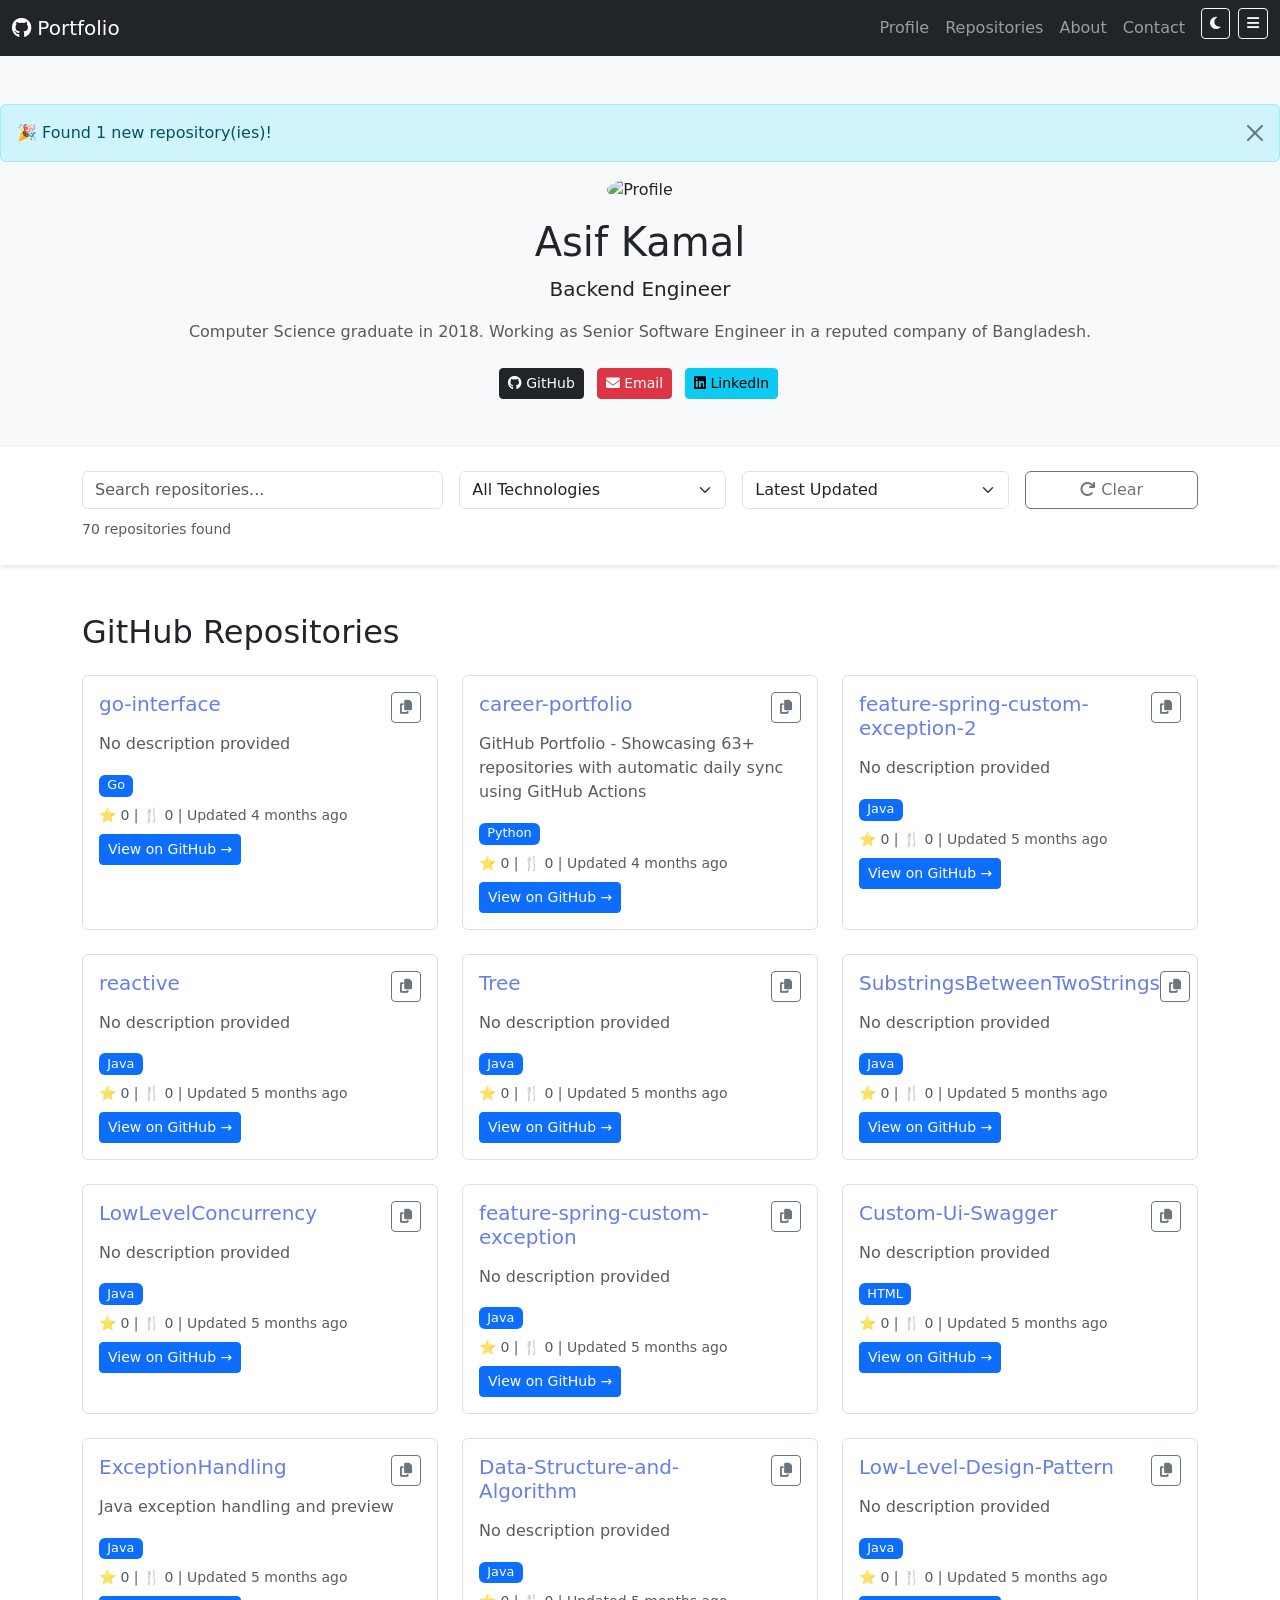
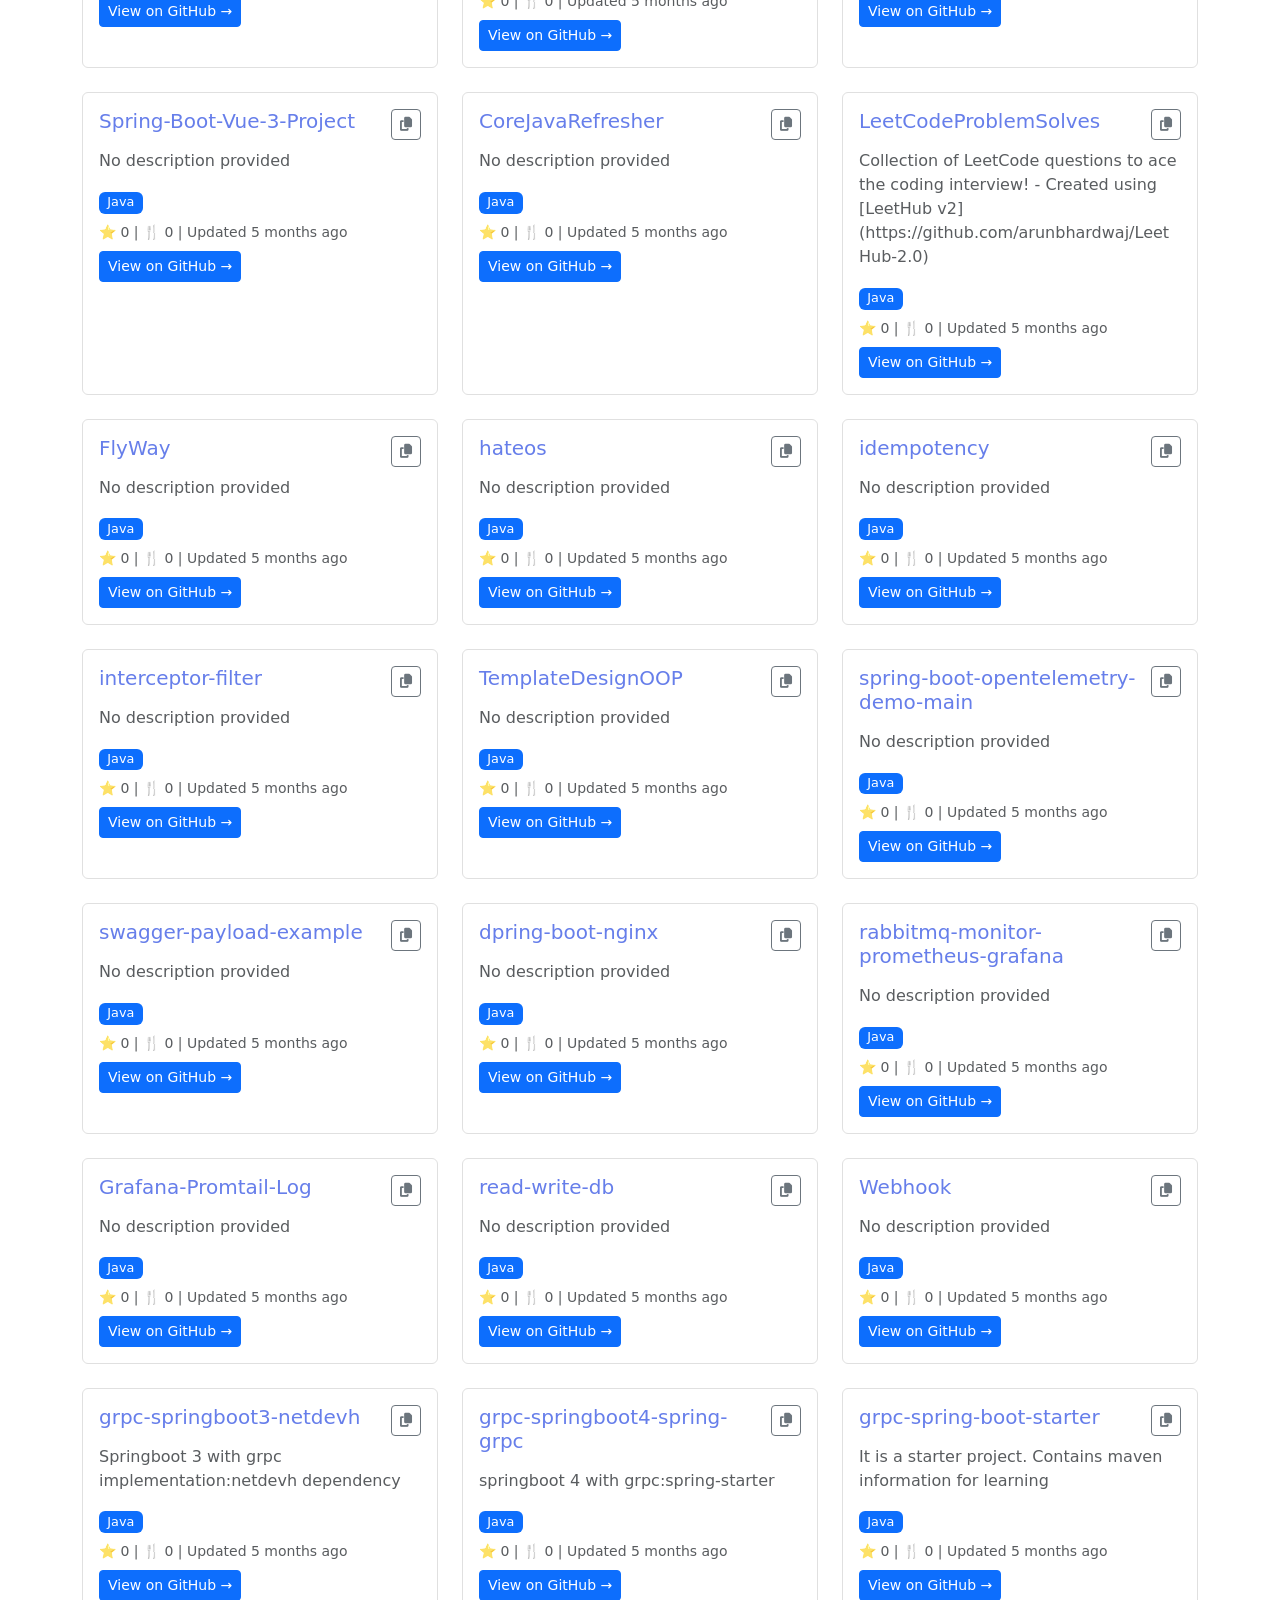
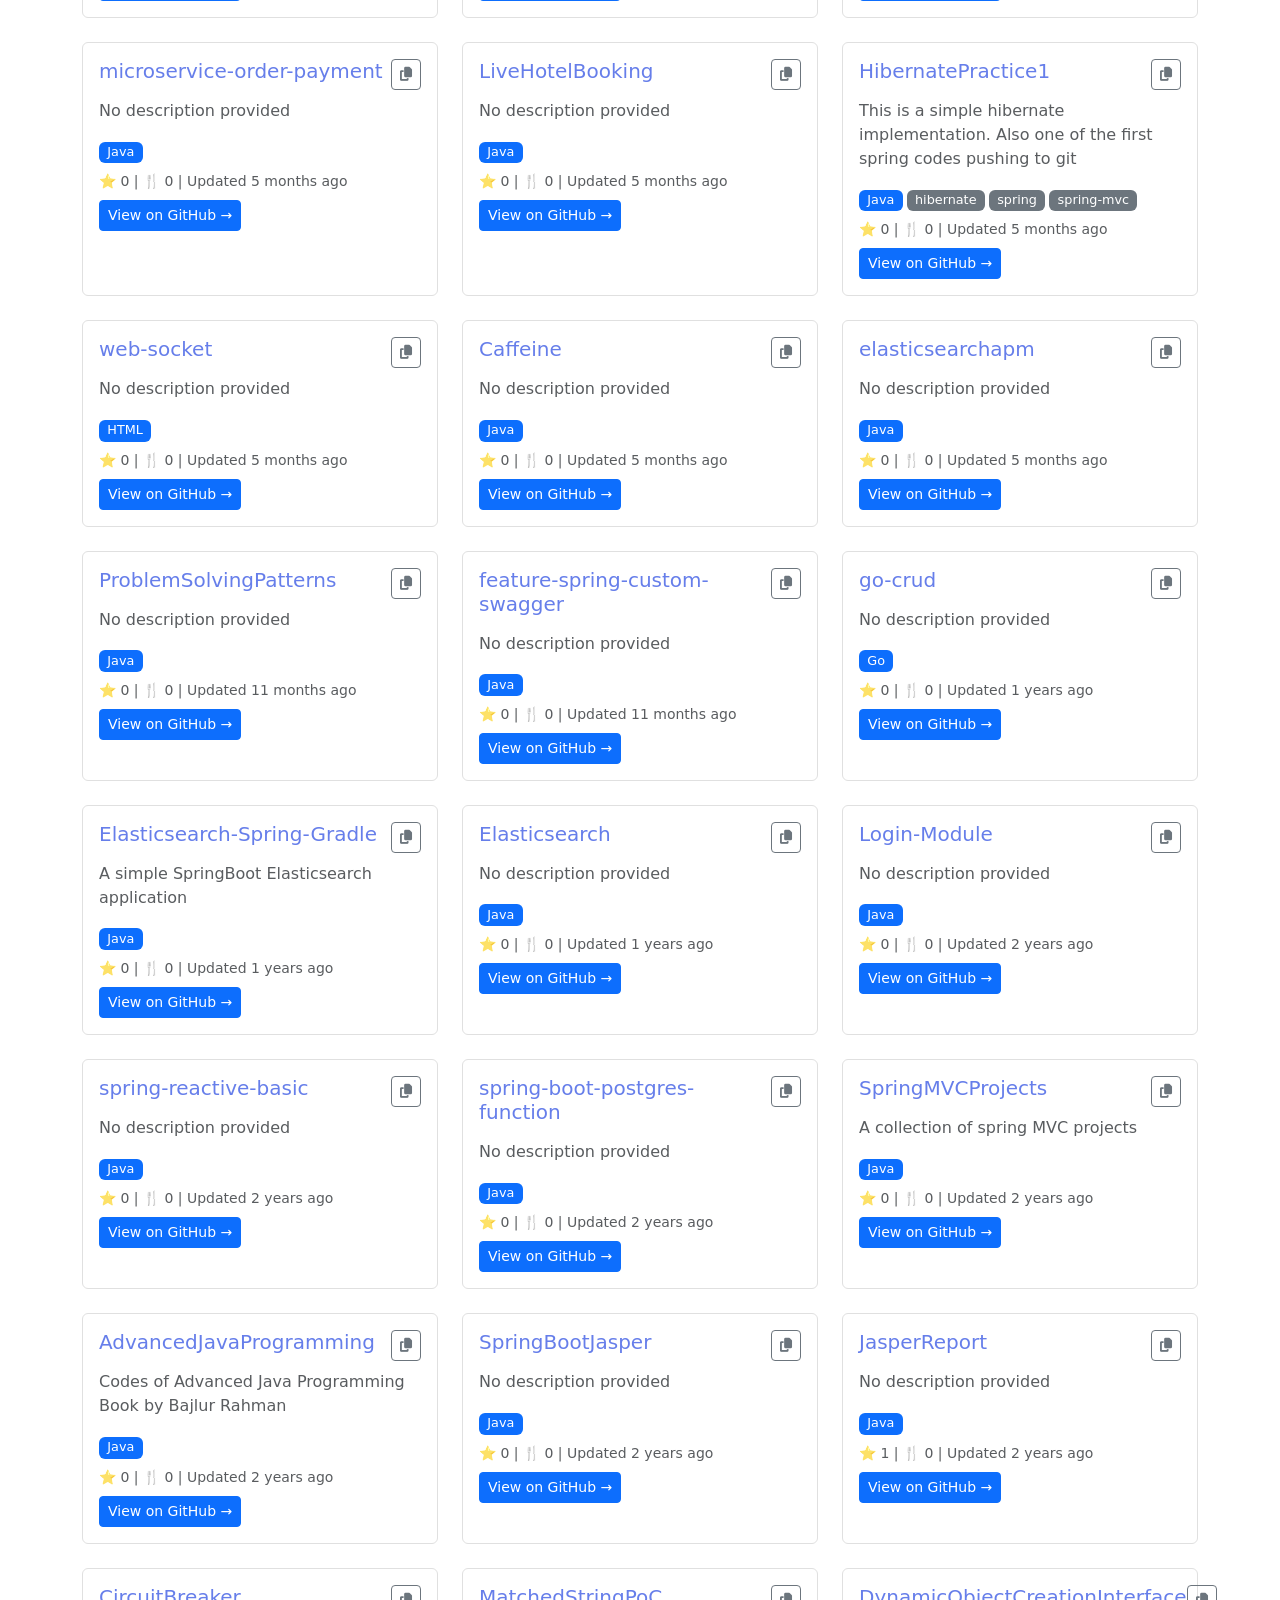
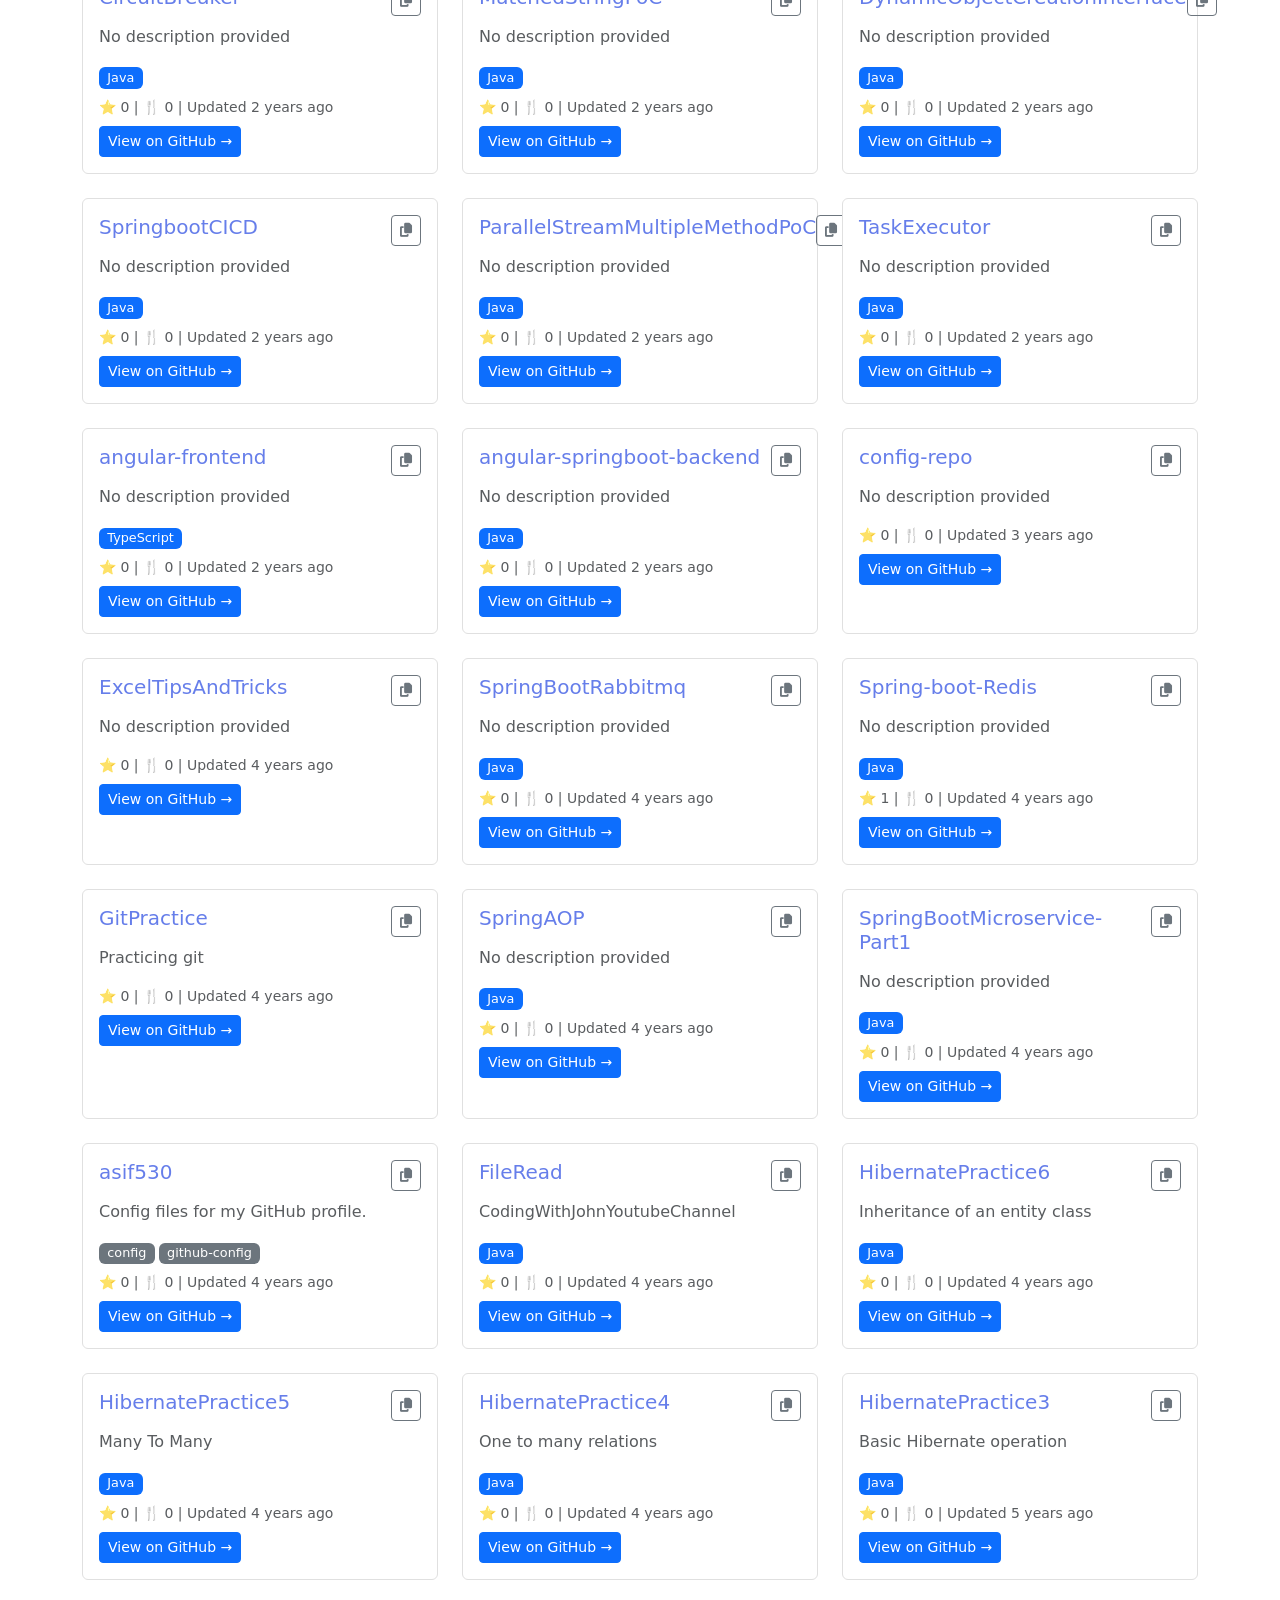
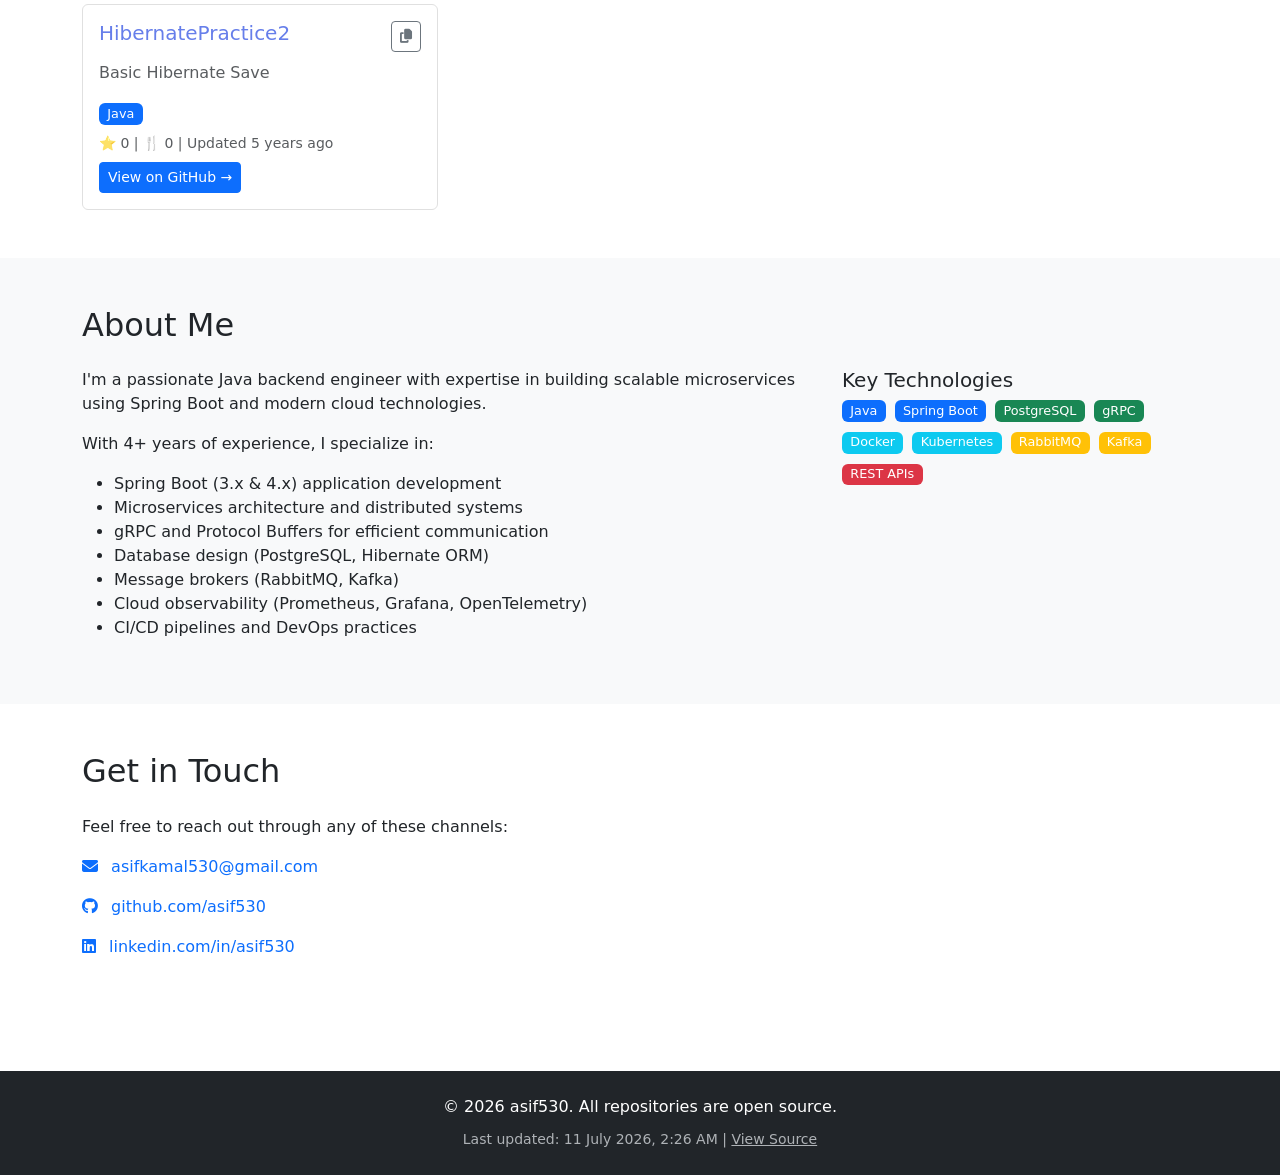
==== index.template.html @ 17914d2a "Replace and removed as much static contents as possible." ====
<!DOCTYPE html>
<html lang="en">
<head>
    <meta charset="UTF-8">
    <meta name="viewport" content="width=device-width, initial-scale=1.0">
    <meta name="description" content="${SITE_DESCRIPTION}">
    <title>${SITE_TITLE}</title>

    <!-- Bootstrap CSS -->
    <link href="https://cdn.jsdelivr.net/npm/bootstrap@5.3.0/dist/css/bootstrap.min.css" rel="stylesheet">

    <!-- Font Awesome for icons -->
    <link rel="stylesheet" href="https://cdnjs.cloudflare.com/ajax/libs/font-awesome/6.4.0/css/all.min.css">

    <!-- Custom styles -->
    <link rel="stylesheet" href="styles.css">

    <!-- Open Graph Meta Tags -->
    <meta property="og:title" content="${SITE_TITLE}">
    <meta property="og:description" content="${SITE_DESCRIPTION}">
    <meta property="og:type" content="website">
    <meta property="og:url" content="${SITE_URL}">
    <meta property="og:image" content="${OG_IMAGE_URL}">
    <meta property="og:image:width" content="${OG_IMAGE_WIDTH}">
    <meta property="og:image:height" content="${OG_IMAGE_HEIGHT}">

    <!-- Twitter Card Meta Tags -->
    <meta name="twitter:card" content="summary">
    <meta name="twitter:title" content="${SITE_TITLE}">
    <meta name="twitter:description" content="${SITE_DESCRIPTION}">
    <meta name="twitter:image" content="${OG_IMAGE_URL}">
</head>
<body>
    <!-- Navigation Bar -->
    <nav class="navbar navbar-expand-lg navbar-dark bg-dark sticky-top">
        <div class="container-fluid">
            <a class="navbar-brand" href="#home">
                <i class="fab fa-github"></i> Portfolio
            </a>
            <button class="navbar-toggler" type="button" data-bs-toggle="collapse" data-bs-target="#navbarNav">
                <span class="navbar-toggler-icon"></span>
            </button>
            <div class="collapse navbar-collapse" id="navbarNav">
                <ul class="navbar-nav ms-auto">
                    <li class="nav-item">
                        <a class="nav-link" href="#profile">Profile</a>
                    </li>
                    <li class="nav-item">
                        <a class="nav-link" href="#repositories">Repositories</a>
                    </li>
                    <li class="nav-item">
                        <a class="nav-link" href="#about">About</a>
                    </li>
                    <li class="nav-item">
                        <a class="nav-link" href="#contact">Contact</a>
                    </li>
                    <li class="nav-item">
                        <button class="btn btn-outline-light btn-sm ms-2" id="darkModeToggle" title="Toggle dark mode">
                            <i class="fas fa-moon"></i>
                        </button>
                    </li>
                    <li class="nav-item">
                        <button class="btn btn-outline-light btn-sm ms-2" id="layoutToggle" title="Toggle layout">
                            <i class="fas fa-bars"></i>
                        </button>
                    </li>
                </ul>
            </div>
        </div>
    </nav>

    <!-- Profile Section (populated by script.js from profile.json) -->
    <section id="profile" class="py-5 bg-light">
        <div class="container">
            <div class="row text-center">
                <div class="col-md-12">
                    <img id="profileAvatar" alt="Profile" class="rounded-circle mb-3" width="150" height="150">
                    <h1 class="mb-2" id="profileName"></h1>
                    <p class="lead mb-3" id="profileTitle"></p>
                    <p class="text-muted" id="profileBio"></p>

                    <!-- Social Links -->
                    <div class="social-links mt-4" id="profileSocialLinks"></div>
                </div>
            </div>
        </div>
    </section>

    <!-- Search & Filter Section -->
    <section id="filters" class="py-4 bg-white sticky-top">
        <div class="container">
            <div class="row g-3">
                <div class="col-md-4">
                    <input type="text" id="searchInput" class="form-control"
                           placeholder="Search repositories...">
                </div>
                <div class="col-md-3">
                    <select id="technologyFilter" class="form-select">
                        <option value="">All Technologies</option>
                    </select>
                </div>
                <div class="col-md-3">
                    <select id="sortBy" class="form-select">
                        <option value="updated">Latest Updated</option>
                        <option value="created">Recently Created</option>
                        <option value="stars">Most Stars</option>
                        <option value="name">Name (A-Z)</option>
                    </select>
                </div>
                <div class="col-md-2">
                    <button class="btn btn-outline-secondary w-100" id="clearFiltersBtn">
                        <i class="fas fa-redo"></i> Clear
                    </button>
                </div>
            </div>
            <div class="mt-2">
                <small class="text-muted">
                    <span id="resultCount">Loading repositories...</span>
                </small>
            </div>
        </div>
    </section>

    <!-- Repositories Section -->
    <section id="repositories" class="py-5">
        <div class="container">
            <h2 class="mb-4" id="repositoriesHeading"></h2>

            <!-- Card View (Default) -->
            <div id="cardView" class="row g-4">
                <!-- Populated by JavaScript -->
            </div>

            <!-- Table View (Hidden by default) -->
            <div id="tableView" class="d-none">
                <div class="table-responsive">
                    <table class="table table-hover">
                        <thead class="table-dark">
                            <tr>
                                <th>Name</th>
                                <th>Description</th>
                                <th>Language</th>
                                <th>⭐ Stars</th>
                                <th>Updated</th>
                                <th>Actions</th>
                            </tr>
                        </thead>
                        <tbody id="tableBody">
                            <!-- Populated by JavaScript -->
                        </tbody>
                    </table>
                </div>
            </div>

            <!-- Empty State -->
            <div id="emptyState" class="d-none text-center py-5">
                <i class="fas fa-search fa-3x text-muted mb-3"></i>
                <h4>No repositories found</h4>
                <p class="text-muted">Try adjusting your search or filters</p>
            </div>
        </div>
    </section>

    <!-- About Section (populated by script.js from profile.json) -->
    <section id="about" class="py-5 bg-light">
        <div class="container">
            <h2 class="mb-4" id="aboutHeading"></h2>
            <div class="row">
                <div class="col-md-8">
                    <div id="aboutParagraphs"></div>
                    <ul id="aboutHighlights"></ul>
                </div>
                <div class="col-md-4">
                    <h5 id="aboutSkillsHeading"></h5>
                    <div class="tags mb-3" id="aboutSkills"></div>
                </div>
            </div>
        </div>
    </section>

    <!-- Contact Section (populated by script.js from profile.json) -->
    <section id="contact" class="py-5">
        <div class="container">
            <h2 class="mb-4" id="contactHeading"></h2>
            <div class="row">
                <div class="col-md-8">
                    <p id="contactIntro"></p>
                    <ul class="list-unstyled" id="contactChannels"></ul>
                </div>
            </div>
        </div>
    </section>

    <!-- Footer (populated by script.js from profile.json) -->
    <footer class="bg-dark text-white py-4 mt-5" data-bs-theme="dark">
        <div class="container text-center">
            <p class="mb-2" id="footerCopyright"></p>
            <small class="text-muted">
                Last updated: <span id="lastUpdated">Loading...</span> |
                <a id="footerSourceLink" target="_blank" class="text-muted"></a>
            </small>
        </div>
    </footer>

    <!-- Bootstrap JS -->
    <script src="https://cdn.jsdelivr.net/npm/bootstrap@5.3.0/dist/js/bootstrap.bundle.min.js"></script>

    <!-- Custom JavaScript -->
    <script src="script.js"></script>
</body>
</html>
---- styles.css ----
/* ============================================================
   GitHub Portfolio - Stylesheet
   Custom styles layered on top of Bootstrap 5.
   ============================================================ */

/* ============================================================
   Root Variables
   ============================================================ */
:root {
    --primary-color: #667eea;
    --secondary-color: #764ba2;

    --card-border-color: #e0e0e0;
    --shadow-color-light: rgba(0, 0, 0, 0.1);
    --shadow-color-dark: rgba(255, 255, 255, 0.1);

    --dark-bg: #1a1a1a;
    --dark-bg-navbar: #0d0d0d;
    --dark-bg-surface: #2d2d2d;
    --dark-bg-surface-alt: #1e1e1e;
    --dark-border: #444;
    --dark-text: #e0e0e0;
    --dark-hover-bg: #404040;

    --filters-top-offset: 56px;
}

/* ============================================================
   Base
   Smooth color/background transitions for surfaces affected by
   the dark mode toggle. Scoped to these elements instead of "*"
   so unrelated elements aren't forced to transition every frame.
   ============================================================ */
body,
.navbar,
.bg-light,
.bg-white,
.card,
.table,
.form-control,
.form-select,
#filters {
    transition: background-color 0.3s ease, color 0.3s ease;
}

/* ============================================================
   Layout
   ============================================================ */
#emptyState {
    min-height: 300px;
    display: flex;
    flex-direction: column;
    justify-content: center;
}

/* ============================================================
   Filters
   ============================================================ */
#filters {
    top: var(--filters-top-offset);
    z-index: 99;
    box-shadow: 0 2px 5px var(--shadow-color-light);
}

/* ============================================================
   Profile
   ============================================================ */
.social-links a {
    margin: 0 5px;
    transition: transform 0.2s;
}

.social-links a:hover {
    transform: scale(1.1);
}

/* ============================================================
   Repository Cards
   ============================================================ */
.repo-card {
    border: 1px solid var(--card-border-color);
}

.repo-card:hover {
    transform: translateY(-5px);
    box-shadow: 0 10px 25px var(--shadow-color-light);
}

.repo-name {
    color: var(--primary-color);
    text-decoration: none;
}

.repo-name:hover {
    color: var(--secondary-color);
    text-decoration: underline;
}

.badge {
    font-size: 0.8rem;
    font-weight: 500;
}

.tags {
    display: flex;
    flex-wrap: wrap;
    gap: 5px;
}

.tags .badge {
    margin-bottom: 5px;
}

/* ============================================================
   Table View
   Visibility is controlled at runtime via Bootstrap's "d-none"
   utility class (see index.html / script.js).
   ============================================================ */

/* ============================================================
   Buttons
   ============================================================ */
.btn,
input,
select {
    transition: background-color 0.2s, color 0.2s, transform 0.2s;
}

/* ============================================================
   Dark Mode
   ============================================================ */
body.dark-mode {
    background-color: var(--dark-bg);
    color: var(--dark-text);
}

body.dark-mode .navbar {
    background-color: var(--dark-bg-navbar) !important;
}

body.dark-mode .bg-light {
    background-color: var(--dark-bg-surface) !important;
}

body.dark-mode .bg-white {
    background-color: var(--dark-bg-surface-alt) !important;
}

body.dark-mode .card {
    background-color: var(--dark-bg-surface);
    border-color: var(--dark-border);
    color: var(--dark-text);
}

body.dark-mode .table {
    color: var(--dark-text);
}

body.dark-mode .table-hover tbody tr:hover {
    background-color: var(--dark-hover-bg);
}

body.dark-mode .form-control,
body.dark-mode .form-select {
    background-color: var(--dark-bg-surface);
    color: var(--dark-text);
    border-color: var(--dark-border);
}

body.dark-mode .form-control:focus,
body.dark-mode .form-select:focus {
    background-color: var(--dark-bg-surface);
    color: var(--dark-text);
    border-color: var(--primary-color);
}

body.dark-mode .repo-card:hover {
    box-shadow: 0 10px 25px var(--shadow-color-dark);
}

body.dark-mode #filters {
    box-shadow: 0 2px 5px var(--shadow-color-dark);
}

/* ============================================================
   Responsive
   ============================================================ */
@media (max-width: 768px) {
    .navbar-collapse {
        margin-top: 10px;
    }

    .col-md-12 {
        padding: 10px;
    }

    #filters .row {
        flex-wrap: wrap;
    }

    #filters .col-md-4,
    #filters .col-md-3,
    #filters .col-md-2 {
        width: 100%;
        margin-bottom: 10px;
    }
}

/* ============================================================
   Utilities
   ============================================================ */
.loading {
    opacity: 0.6;
    pointer-events: none;
}

/* ============================================================
   FILE ORGANIZATION

   1. Root Variables    - design tokens (colors, dark mode palette)
   2. Base              - shared transition rules for themed surfaces
   3. Layout             - page-level layout helpers (empty state)
   4. Filters            - sticky search/filter bar
   5. Profile            - profile section / social links
   6. Repository Cards   - card view styling
   7. Table View         - notes on table visibility toggling
   8. Buttons            - interactive control transitions
   9. Dark Mode          - all dark theme overrides, grouped together
   10. Responsive         - small-viewport adjustments
   11. Utilities          - reusable single-purpose helper classes
   ============================================================ */
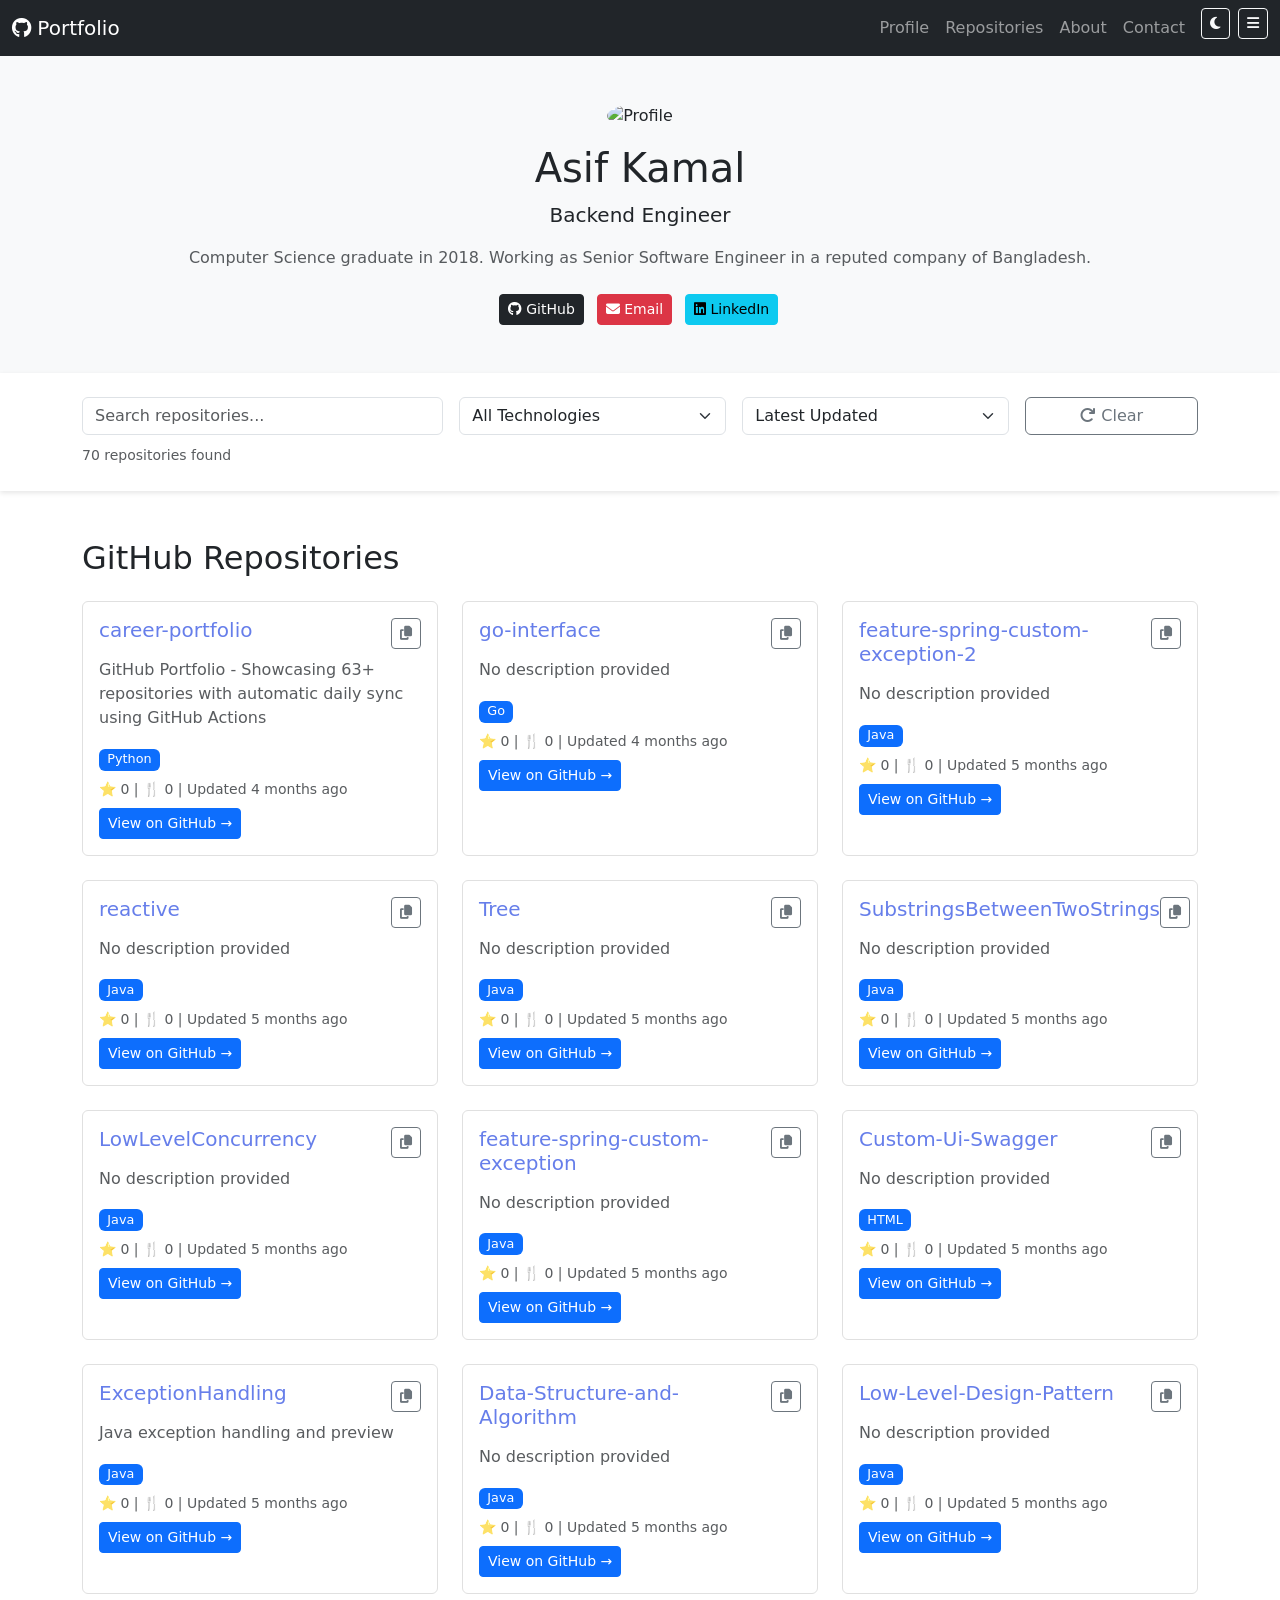
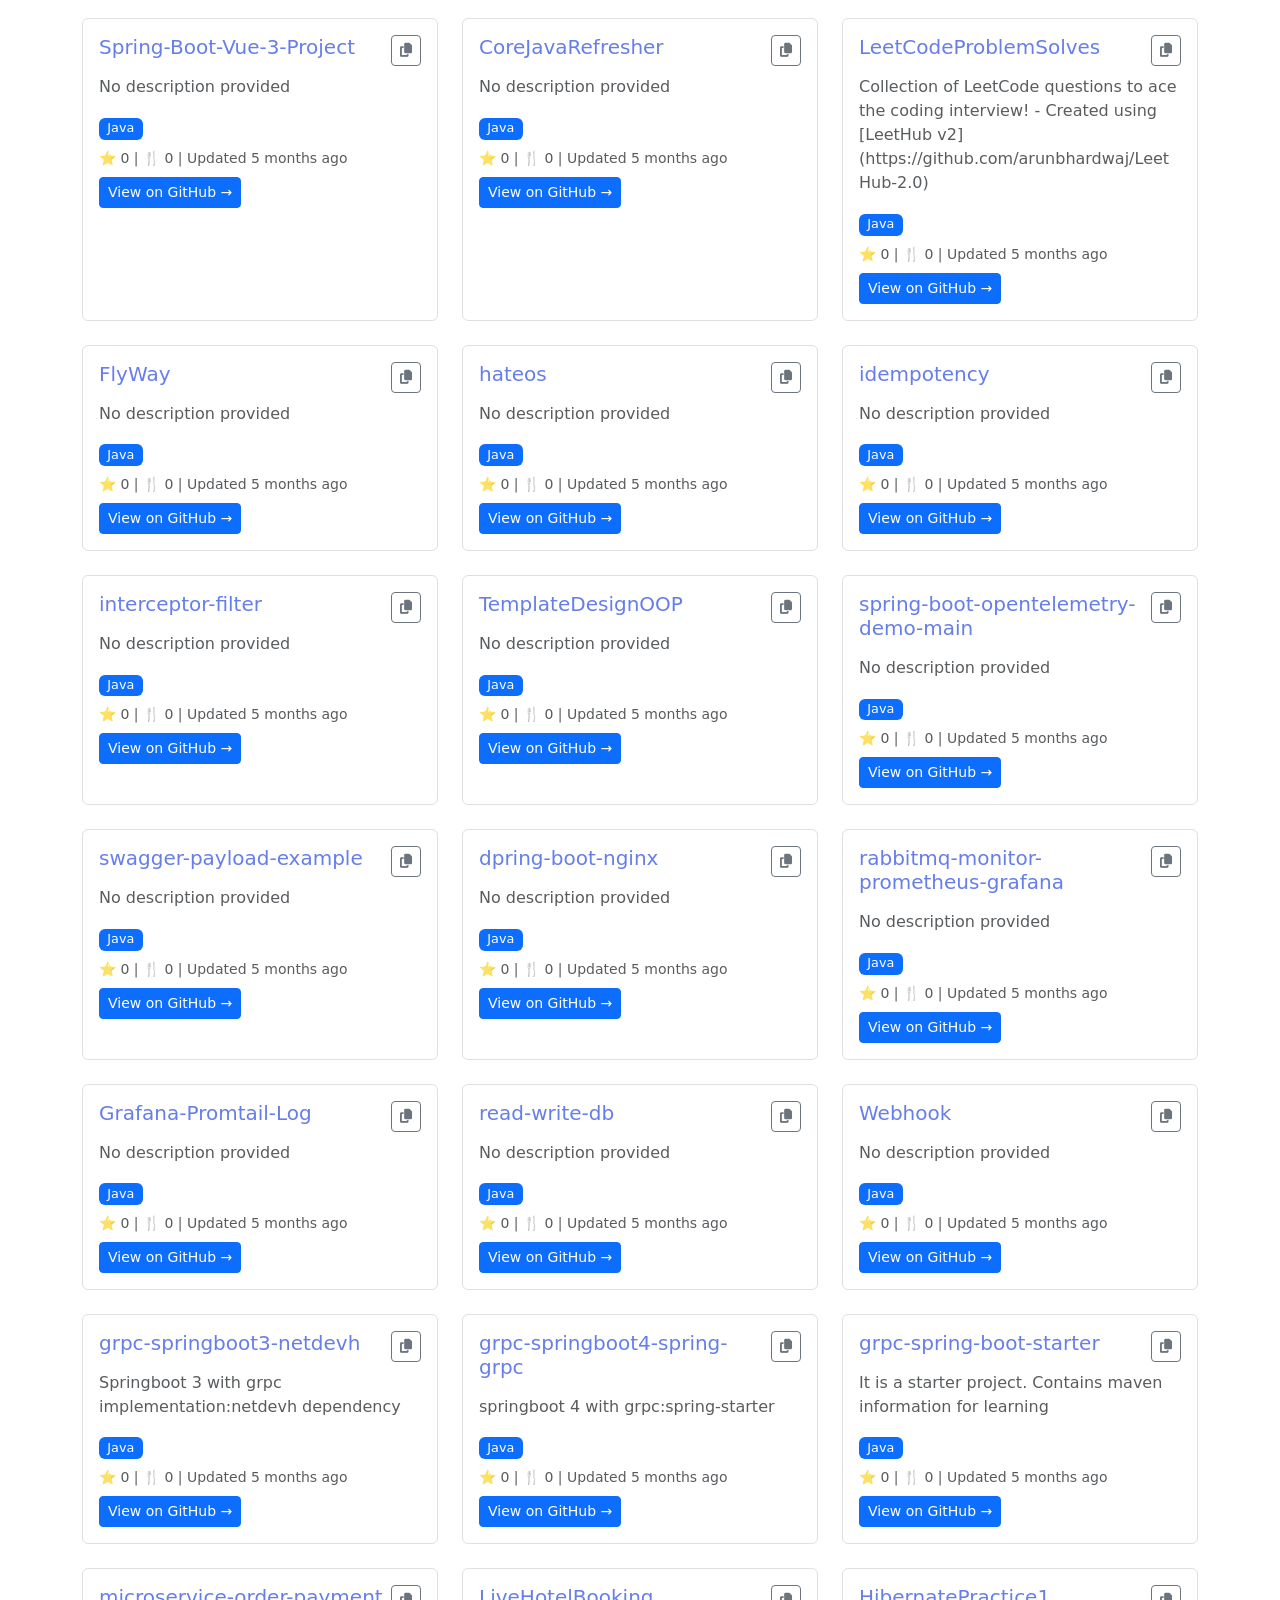
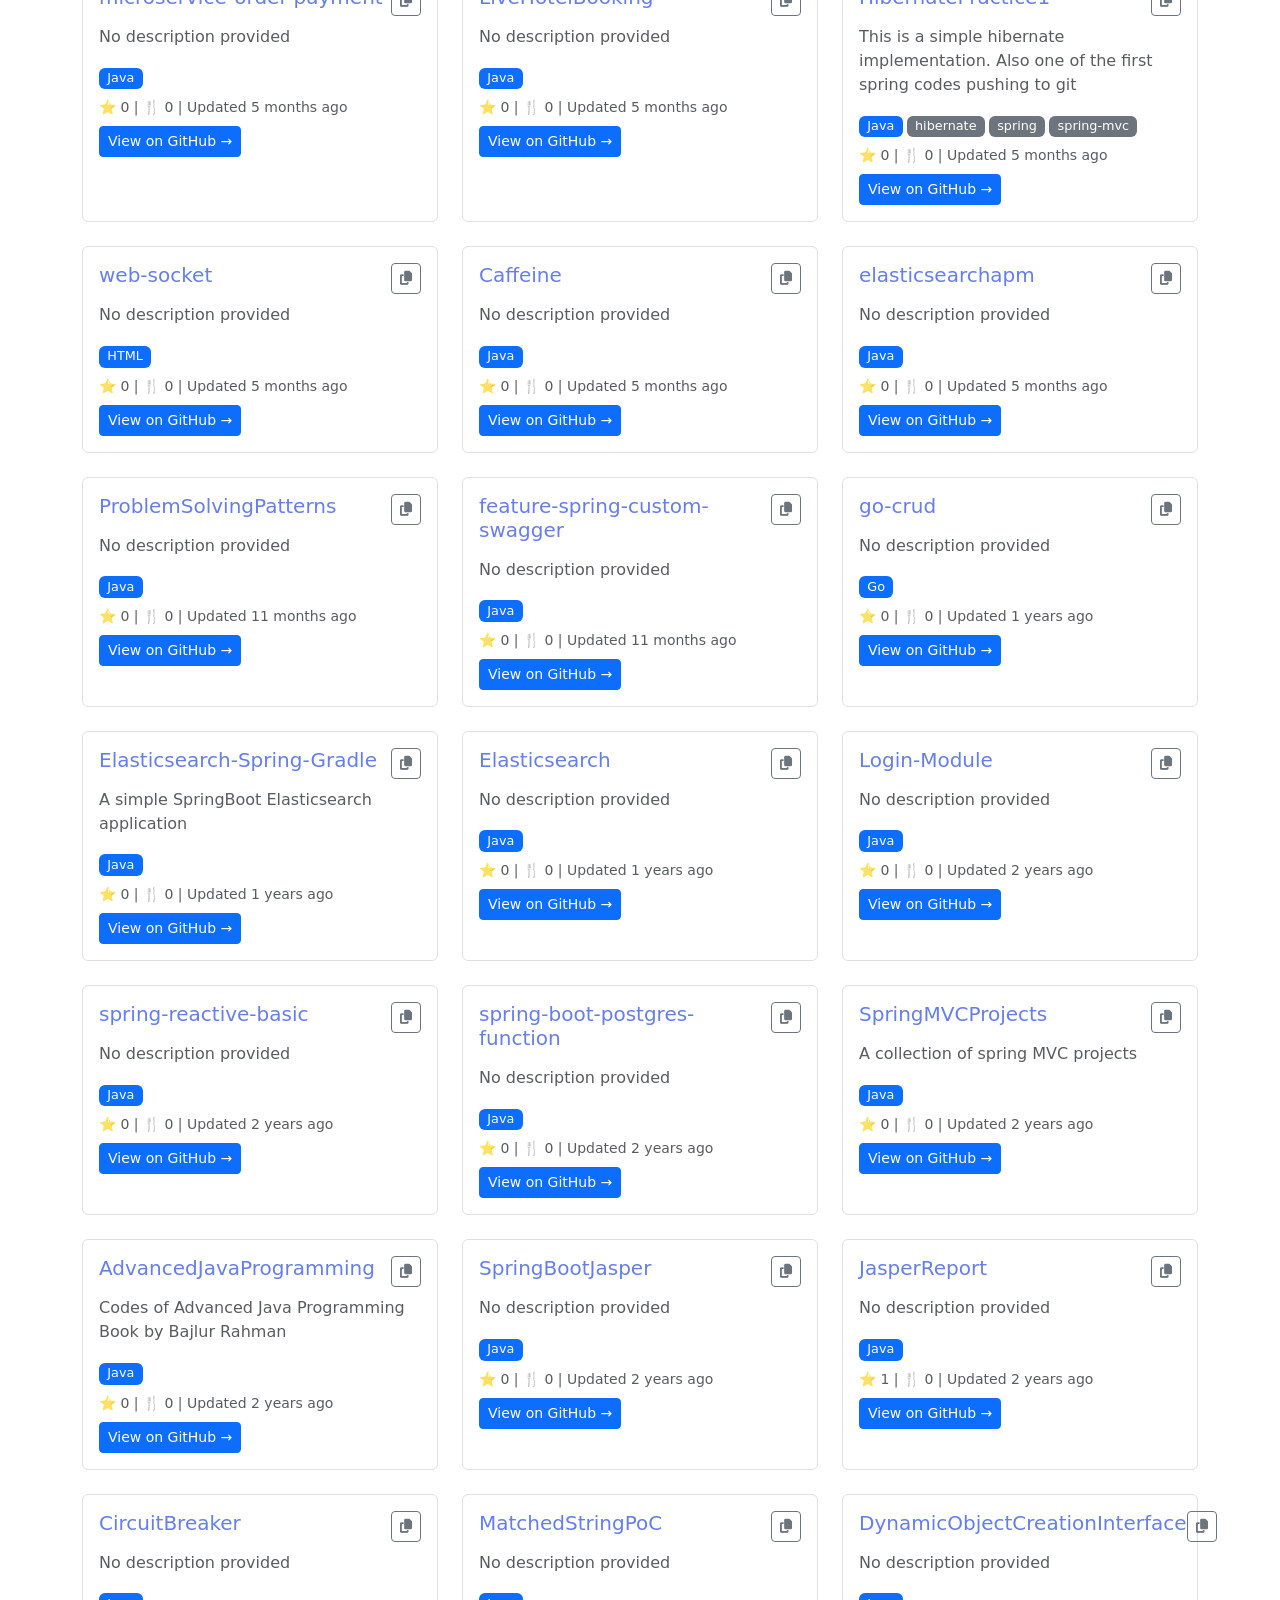
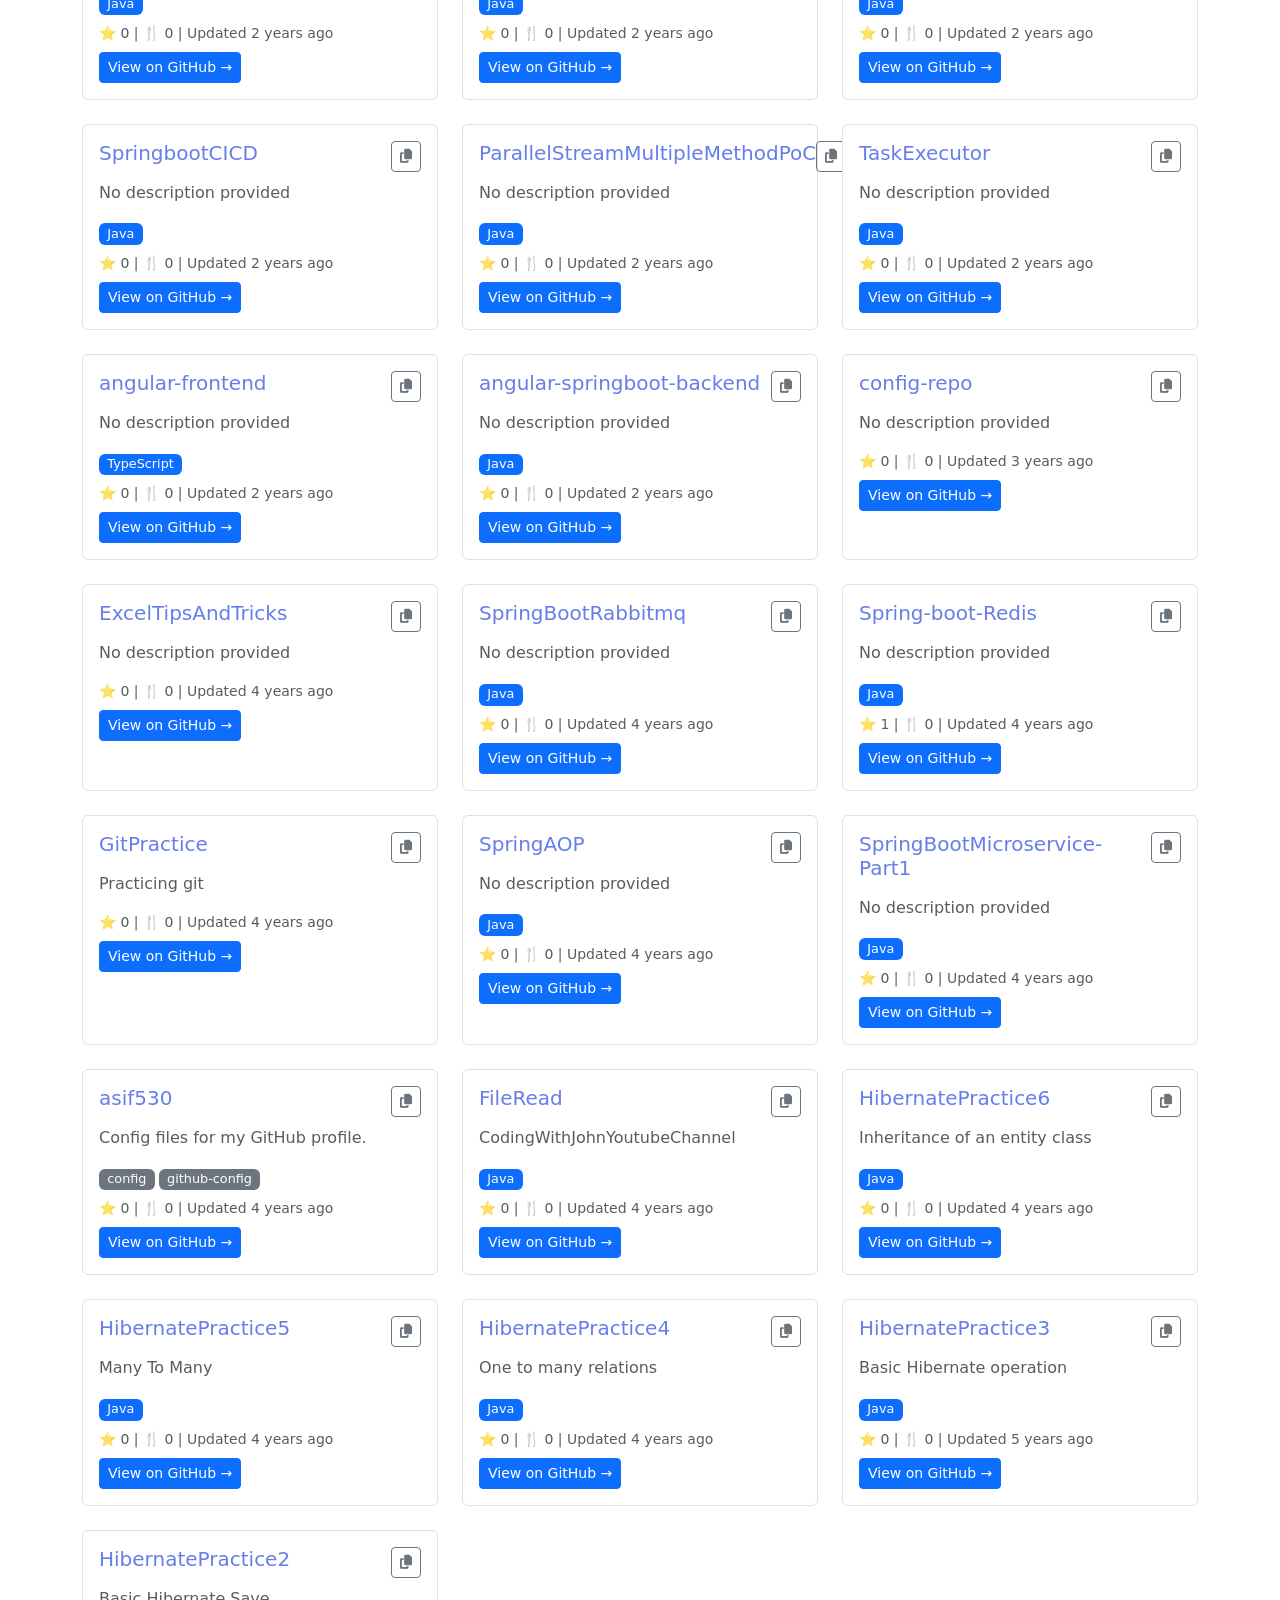
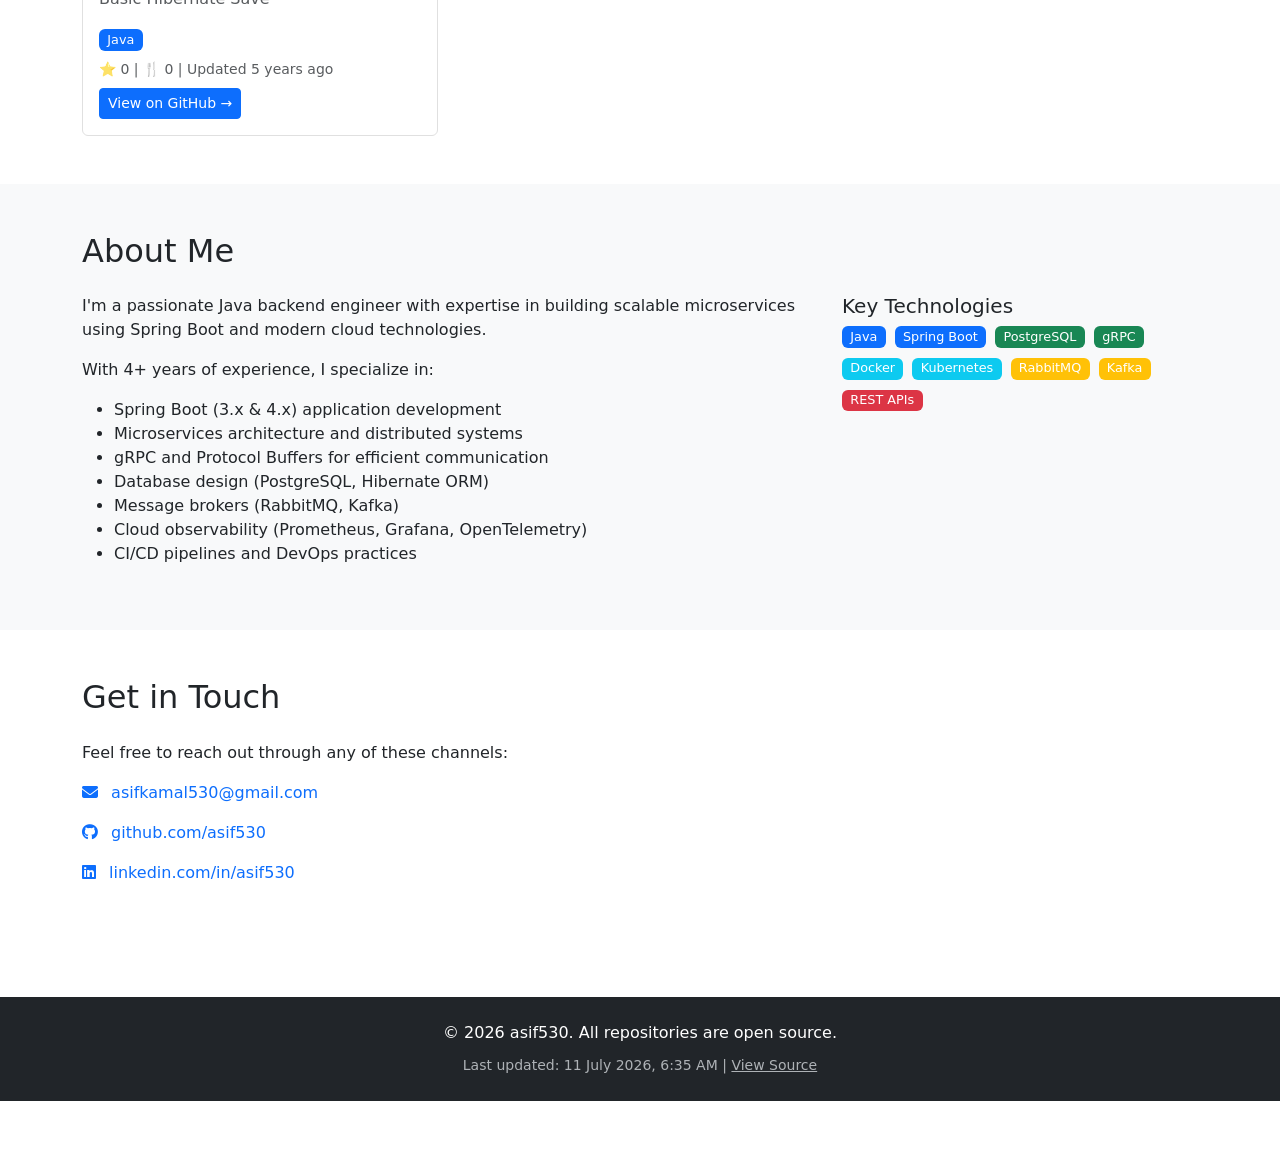
==== commit 3f2bd80e: "Add account-wide language breakdown to About section Aggregates GET /repos/{owner}/{repo}/languages " ====
--- a/index.template.html
+++ b/index.template.html
@@ -173,6 +173,9 @@
                 <div class="col-md-4">
                     <h5 id="aboutSkillsHeading"></h5>
                     <div class="tags mb-3" id="aboutSkills"></div>
+
+                    <h5 id="aboutLanguagesHeading"></h5>
+                    <div class="tags mb-3" id="aboutLanguages"></div>
                 </div>
             </div>
         </div>
